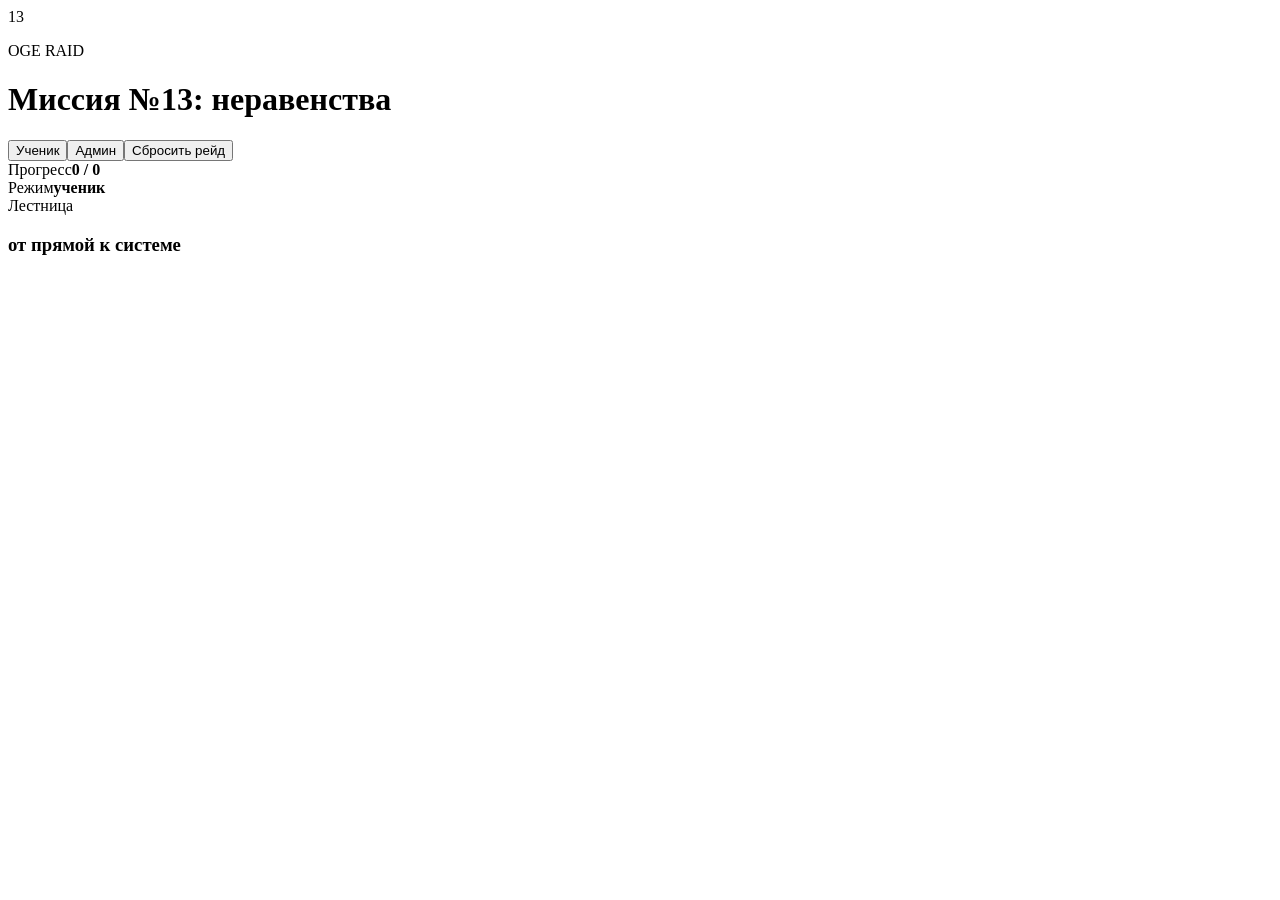
==== docs/index.html @ f7f87280 "Add docs shell" ====
<!doctype html>
<html lang="ru">
<head>
<meta charset="utf-8">
<meta name="viewport" content="width=device-width, initial-scale=1">
<title>OGE RAID — №13 v2</title>
<link rel="stylesheet" href="styles.css">
</head>
<body>
<div class="wrap">
  <header class="top">
    <div class="brand"><div class="mark">13</div><div><p class="ey">OGE RAID</p><h1>Миссия №13: неравенства</h1></div></div>
    <div class="controls"><button id="studentMode" class="btn on">Ученик</button><button id="adminMode" class="btn">Админ</button><button class="btn" id="reset">Сбросить рейд</button></div>
  </header>
  <section class="status"><div><span class="lab">Прогресс</span><strong id="pt">0 / 0</strong></div><div class="bar"><div class="fill" id="fill"></div></div><div><span class="lab">Режим</span><strong id="modeLabel">ученик</strong></div></section>
  <div class="grid"><aside class="side"><span class="lab">Лестница</span><h3>от прямой к системе</h3><nav class="nav" id="nav"></nav></aside><main class="main" id="main" tabindex="-1"></main></div>
</div>
<script src="app.js"></script>
</body>
</html>
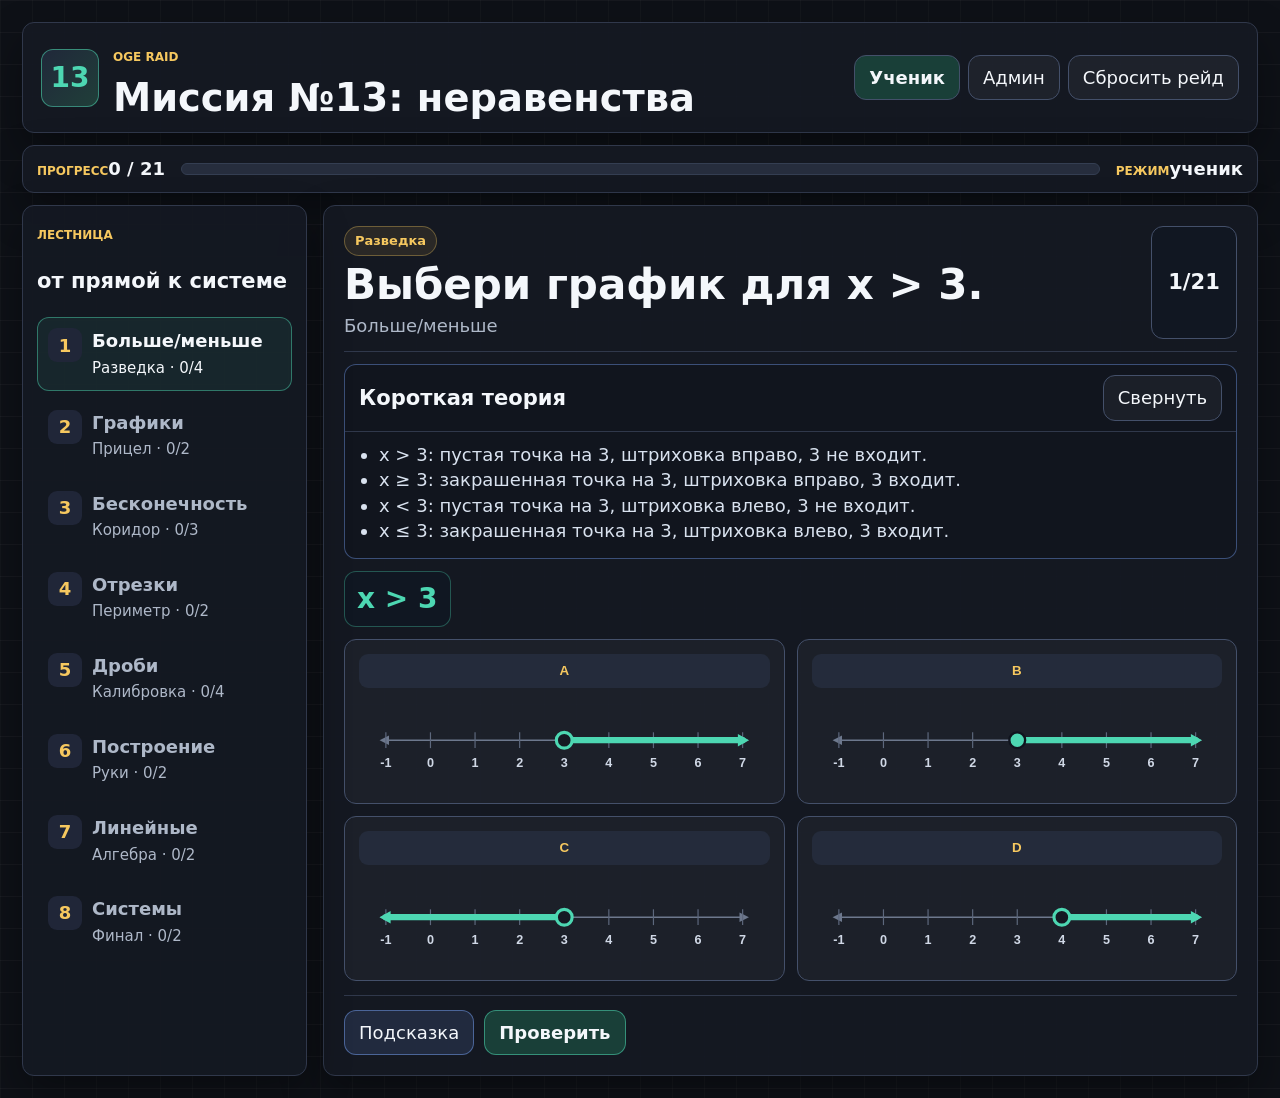
==== commit c4e72168: "Connect auth and navigation helpers" ====
--- a/docs/index.html
+++ b/docs/index.html
@@ -16,5 +16,7 @@
   <div class="grid"><aside class="side"><span class="lab">Лестница</span><h3>от прямой к системе</h3><nav class="nav" id="nav"></nav></aside><main class="main" id="main" tabindex="-1"></main></div>
 </div>
 <script src="app.js"></script>
+<script src="auth.js"></script>
+<script src="navfix.js"></script>
 </body>
 </html>
--- a/docs/styles.css
+++ b/docs/styles.css
@@ -0,0 +1 @@
+:root{color-scheme:dark;--bg:#0e1117;--panel:#151923;--line:#30384b;--text:#f4f7fb;--muted:#aeb8c8;--accent:#4dd7b2;--gold:#f6c85f;--bad:#ff6b7a;--good:#66e28f;--radius:12px}*{box-sizing:border-box}body{margin:0;background:linear-gradient(rgba(255,255,255,.035) 1px,transparent 1px),linear-gradient(90deg,rgba(255,255,255,.025) 1px,transparent 1px),var(--bg);background-size:32px 32px;color:var(--text);font:18px/1.42 system-ui,-apple-system,Segoe UI,sans-serif}.wrap{max-width:1320px;margin:auto;padding:22px}.top,.status,.side,.main{border:1px solid var(--line);border-radius:var(--radius);background:rgba(21,25,35,.94);box-shadow:0 18px 44px #0005}.top{display:flex;justify-content:space-between;align-items:center;gap:16px;padding:14px 18px}.brand{display:flex;gap:14px;align-items:center}.mark{display:grid;place-items:center;width:58px;height:58px;border:1px solid #4dd7b288;border-radius:var(--radius);background:linear-gradient(135deg,#20283a,#203f39);color:var(--accent);font-size:28px;font-weight:900}.ey,.lab{color:var(--gold);font-size:12px;font-weight:900;text-transform:uppercase}.top h1{margin:0;font-size:clamp(26px,3vw,40px);line-height:1.05}.btn{min-height:42px;border:1px solid #44506a;border-radius:var(--radius);background:#ffffff0b;color:var(--text);padding:9px 14px;cursor:pointer;font:inherit}.btn.primary{border-color:#4dd7b288;background:#193f38;font-weight:900}.btn.soft{border-color:#7aa8ff77;background:#7aa8ff22}.controls{display:flex;gap:8px;align-items:center;flex-wrap:wrap}.controls .on{background:#193f38;color:var(--text);font-weight:900}.status{display:grid;grid-template-columns:max-content 1fr max-content;gap:16px;align-items:center;margin:12px 0;padding:10px 14px}.bar{height:12px;border-radius:999px;background:#262d3d;border:1px solid #343e52;overflow:hidden}.fill{height:100%;width:0;background:linear-gradient(90deg,var(--accent),var(--gold))}.grid{display:grid;grid-template-columns:285px 1fr;gap:16px}.side{position:sticky;top:16px;padding:14px}.nav{display:grid;gap:8px;margin-top:12px}.navI{display:grid;grid-template-columns:34px 1fr;gap:10px;padding:10px;border:1px solid transparent;border-radius:var(--radius);color:var(--muted)}.navI.on{border-color:#4dd7b277;background:#4dd7b214;color:var(--text)}.navI.done{color:var(--good)}.idx{display:grid;place-items:center;width:34px;height:34px;border-radius:9px;background:#202638;color:var(--gold);font-weight:900}.main{min-height:680px;padding:20px}.head{display:grid;grid-template-columns:1fr max-content;gap:16px;padding-bottom:12px;border-bottom:1px solid var(--line)}.badge{display:inline-flex;min-height:30px;align-items:center;padding:4px 10px;border:1px solid #f6c85f55;border-radius:999px;background:#f6c85f18;color:var(--gold);font-size:13px;font-weight:900}.title{margin:6px 0;font-size:clamp(28px,4vw,42px);line-height:1.08}.muted{margin:0;color:var(--muted)}.counter{display:grid;place-items:center;min-width:86px;min-height:64px;border:1px solid #44506a;border-radius:var(--radius);background:#111722;font-size:21px;font-weight:900}.theory,.feed,.box,.solution{margin-top:12px;border:1px solid var(--line);border-radius:var(--radius);background:#10141ebf}.theory{border-color:#7aa8ff66}.theoryTop{display:flex;justify-content:space-between;align-items:center;padding:10px 14px;border-bottom:1px solid var(--line)}.theory h3{margin:0}.theory ul{margin:0;padding:10px 20px 14px 34px;color:#d9e2ef}.collapsed{display:flex;justify-content:space-between;align-items:center;gap:12px;margin-top:12px;padding:10px 14px;border:1px solid var(--line);border-radius:var(--radius);background:#10141e99;color:var(--muted)}.body{margin-top:12px}.chip{display:inline-flex;align-items:center;min-height:48px;padding:7px 12px;border:1px solid #4dd7b255;border-radius:var(--radius);background:#101722;color:var(--accent);font-size:28px;font-weight:900}.taskHint{margin:10px 0 0;color:#d9e2ef}.choices{display:grid;grid-template-columns:repeat(2,minmax(260px,1fr));gap:12px;margin-top:12px}.choice{display:grid;gap:8px;min-height:120px;padding:14px;border:1px solid #44506a;border-radius:var(--radius);background:#ffffff09;color:var(--text);text-align:left;cursor:pointer}.choice.textOnly{min-height:84px;display:flex;align-items:center;gap:12px}.choice.sel{border-color:var(--accent);background:#4dd7b21a}.cl{display:inline-grid;place-items:center;min-width:34px;height:34px;border-radius:9px;background:#242b3b;color:var(--gold);font-weight:900}.ct{font-size:28px;font-weight:900;white-space:nowrap}.num{width:100%;max-width:760px;height:auto;display:block}.choice .num{max-width:100%}.axis{stroke:#6d788d;stroke-width:2}.tick{stroke:#5d687d;stroke-width:1.5}.tl{fill:#d0d8e6;font-size:16px;font-weight:800}.special{fill:var(--gold);font-size:17px;font-weight:950}.ss{stroke:var(--accent);stroke-width:8;stroke-linecap:round}.sf{fill:var(--accent)}.open{fill:#151923;stroke:var(--accent);stroke-width:4}.closed{fill:var(--accent);stroke:#10141e;stroke-width:3}.target{fill:var(--gold);stroke:#10141e;stroke-width:3}.hit{fill:transparent;cursor:crosshair}.empty{fill:var(--bad);font-size:18px;font-weight:900}.builder{display:grid;gap:12px;margin-top:12px}.stepLine{display:flex;gap:8px;flex-wrap:wrap;margin:8px 0}.pill{border:1px solid #44506a;border-radius:999px;padding:6px 10px;color:var(--muted);font-size:14px;font-weight:800}.pill.done{border-color:#4dd7b277;color:var(--accent);background:#4dd7b214}.row{display:flex;gap:10px;align-items:center;flex-wrap:wrap}.row span{min-width:130px;color:var(--muted);font-weight:900}.seg{min-height:42px;border:1px solid #44506a;border-radius:var(--radius);background:#ffffff0b;color:var(--text);padding:10px 14px;font-weight:900;cursor:pointer}.seg.on{border-color:var(--accent);background:#4dd7b224}.interactive{margin-top:10px;padding:12px;border:1px solid var(--line);border-radius:var(--radius);background:#101722}.read{min-height:34px;color:#d9e2ef;font-weight:900}.inpRow{display:grid;grid-template-columns:max-content minmax(140px,240px);gap:12px;align-items:center;margin-top:14px}.inpRow label{font-size:30px;color:var(--accent);font-weight:900}.inp{min-height:54px;border:1px solid #44506a;border-radius:var(--radius);background:#10141e;color:var(--text);padding:10px 14px;font-size:26px;font-weight:900}.steps{display:grid;gap:8px;margin:12px 0}.step{display:flex;gap:10px;align-items:center;padding:9px 12px;border:1px solid var(--line);border-radius:var(--radius);background:#111722;color:var(--muted)}.step.on{border-color:#4dd7b277;color:var(--text)}.step.done{border-color:#66e28f77;color:var(--good)}.actions{display:flex;gap:10px;flex-wrap:wrap;margin-top:14px;padding-top:14px;border-top:1px solid var(--line)}.feed{padding:12px 14px}.feed p{margin:0;color:#d9e2ef;font-weight:800}.good{border-color:#66e28f77;background:#66e28f14}.bad{border-color:#ff6b7a77;background:#ff6b7a14}.warnBox{border-color:#f6c85f88;background:#f6c85f14}.solution{border-color:#f6c85f77;padding:14px;white-space:pre-line;color:#d9e2ef}.adminGrid{display:grid;grid-template-columns:repeat(2,minmax(0,1fr));gap:12px}.adminCard{border:1px solid var(--line);border-radius:var(--radius);background:#101722;padding:14px}.adminCard textarea,.adminCard input,.adminCard select{width:100%;min-height:42px;margin:6px 0 10px;border:1px solid #44506a;border-radius:8px;background:#0e1117;color:var(--text);padding:9px}.report{display:grid;grid-template-columns:repeat(3,minmax(160px,1fr));gap:12px;margin-top:14px}.stat{padding:14px;border:1px solid var(--line);border-radius:var(--radius);background:#111722}.stat span{display:block;color:var(--muted);font-size:14px;font-weight:900}.stat strong{display:block;margin-top:4px;font-size:28px}.errs{display:grid;grid-template-columns:repeat(2,minmax(220px,1fr));gap:8px;margin-top:12px}.err{display:flex;justify-content:space-between;padding:10px 12px;border:1px solid var(--line);border-radius:var(--radius);background:#111722}.rec{margin-top:14px;padding:14px;border:1px solid #4dd7b266;border-radius:var(--radius);background:#4dd7b214;color:#d9e2ef;font-weight:900}@media(max-width:980px){.grid{grid-template-columns:1fr}.side{position:static}.nav{grid-template-columns:repeat(2,1fr)}.status{grid-template-columns:1fr}.adminGrid{grid-template-columns:1fr}}@media(max-width:720px){body{font-size:16px}.wrap{padding:12px}.choices,.report,.errs,.nav{grid-template-columns:1fr}.main{padding:16px}.inpRow{grid-template-columns:1fr}.ct{white-space:normal}}
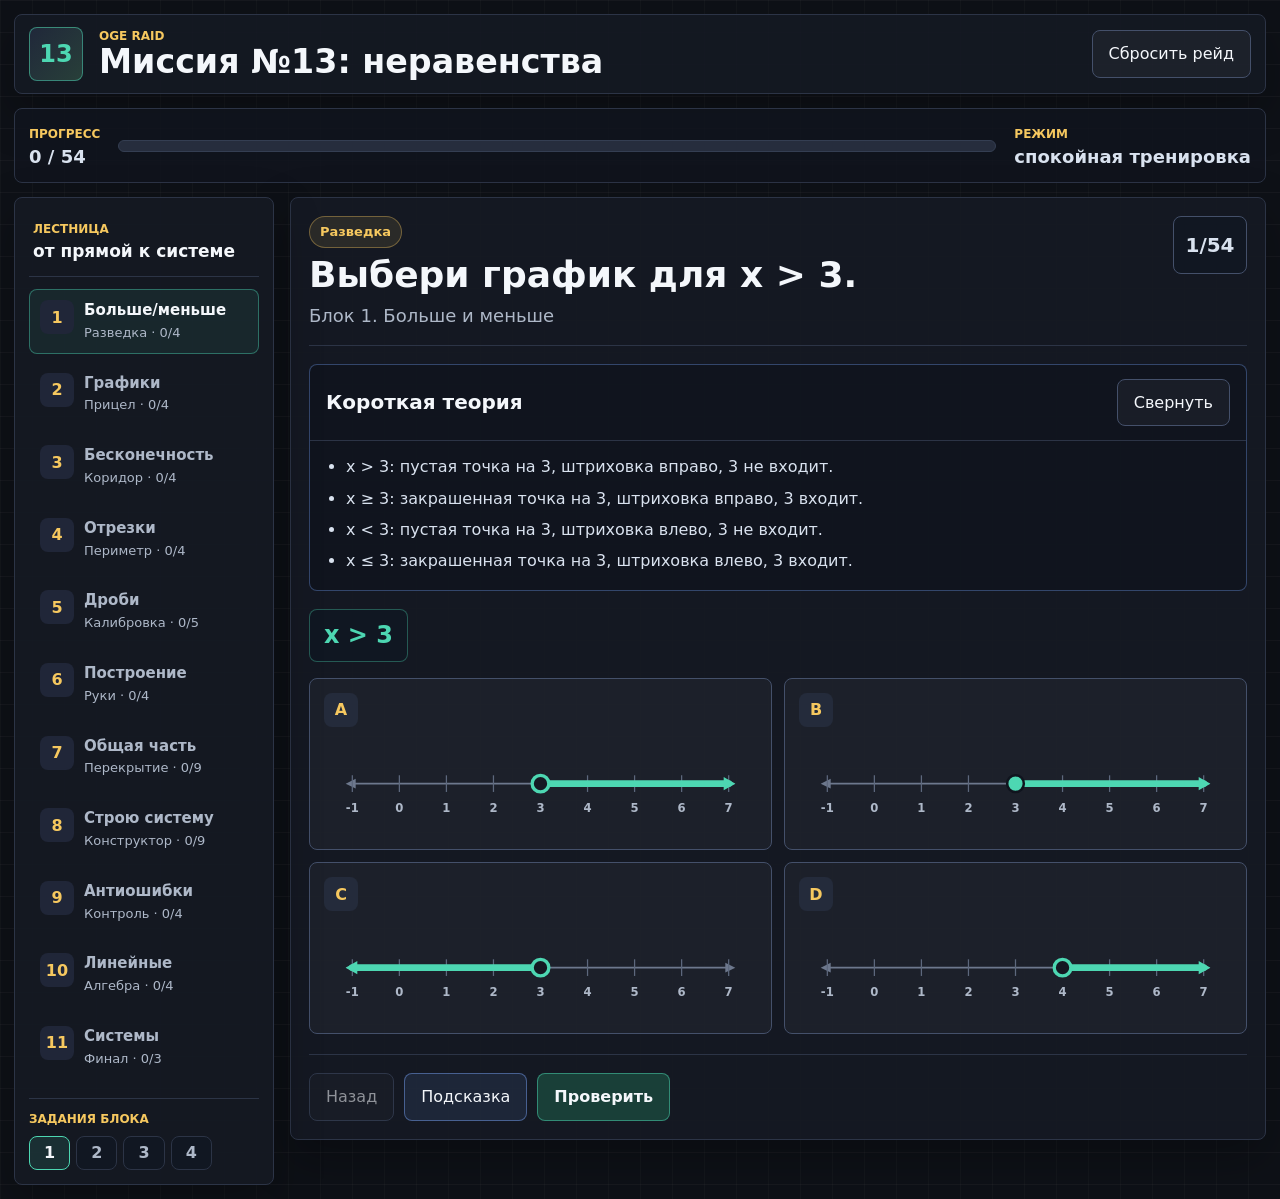
==== commit 8f3eb442: "Update OGE13 trainer fixes" ====
--- a/docs/index.html
+++ b/docs/index.html
@@ -1,22 +1,55 @@
 <!doctype html>
 <html lang="ru">
-<head>
-<meta charset="utf-8">
-<meta name="viewport" content="width=device-width, initial-scale=1">
-<title>OGE RAID — №13 v2</title>
-<link rel="stylesheet" href="styles.css">
-</head>
-<body>
-<div class="wrap">
-  <header class="top">
-    <div class="brand"><div class="mark">13</div><div><p class="ey">OGE RAID</p><h1>Миссия №13: неравенства</h1></div></div>
-    <div class="controls"><button id="studentMode" class="btn on">Ученик</button><button id="adminMode" class="btn">Админ</button><button class="btn" id="reset">Сбросить рейд</button></div>
-  </header>
-  <section class="status"><div><span class="lab">Прогресс</span><strong id="pt">0 / 0</strong></div><div class="bar"><div class="fill" id="fill"></div></div><div><span class="lab">Режим</span><strong id="modeLabel">ученик</strong></div></section>
-  <div class="grid"><aside class="side"><span class="lab">Лестница</span><h3>от прямой к системе</h3><nav class="nav" id="nav"></nav></aside><main class="main" id="main" tabindex="-1"></main></div>
-</div>
-<script src="app.js"></script>
-<script src="auth.js"></script>
-<script src="navfix.js"></script>
-</body>
-</html>+  <head>
+    <meta charset="utf-8">
+    <meta name="viewport" content="width=device-width, initial-scale=1">
+    <title>OGE RAID — тренажёр задания №13</title>
+    <link rel="stylesheet" href="styles.css">
+  </head>
+  <body>
+    <div class="app-shell">
+      <header class="topbar">
+        <div class="brand">
+          <div class="brand-mark">13</div>
+          <div>
+            <p class="eyebrow">OGE RAID</p>
+            <h1>Миссия №13: неравенства</h1>
+          </div>
+        </div>
+
+        <div class="topbar-controls">
+          <button class="ghost-button" type="button" data-action="reset-progress">Сбросить рейд</button>
+        </div>
+      </header>
+
+      <section class="status-strip" aria-label="Прогресс">
+        <div>
+          <span class="status-label">Прогресс</span>
+          <strong id="progressText">0 / 0</strong>
+        </div>
+        <div class="progress-track" aria-hidden="true">
+          <div id="progressFill" class="progress-fill"></div>
+        </div>
+        <div>
+          <span class="status-label">Режим</span>
+          <strong>спокойная тренировка</strong>
+        </div>
+      </section>
+
+      <div class="workspace">
+        <aside class="sidebar" aria-label="Блоки тренажёра">
+          <div class="sidebar-head">
+            <span class="status-label">Лестница</span>
+            <strong>от прямой к системе</strong>
+          </div>
+          <nav id="blockNav" class="block-nav"></nav>
+        </aside>
+
+        <main id="taskArea" class="task-area" tabindex="-1"></main>
+      </div>
+    </div>
+
+    <script src="tasks.js"></script>
+    <script src="app.js"></script>
+  </body>
+</html>
--- a/docs/styles.css
+++ b/docs/styles.css
@@ -1 +1,1272 @@
-:root{color-scheme:dark;--bg:#0e1117;--panel:#151923;--line:#30384b;--text:#f4f7fb;--muted:#aeb8c8;--accent:#4dd7b2;--gold:#f6c85f;--bad:#ff6b7a;--good:#66e28f;--radius:12px}*{box-sizing:border-box}body{margin:0;background:linear-gradient(rgba(255,255,255,.035) 1px,transparent 1px),linear-gradient(90deg,rgba(255,255,255,.025) 1px,transparent 1px),var(--bg);background-size:32px 32px;color:var(--text);font:18px/1.42 system-ui,-apple-system,Segoe UI,sans-serif}.wrap{max-width:1320px;margin:auto;padding:22px}.top,.status,.side,.main{border:1px solid var(--line);border-radius:var(--radius);background:rgba(21,25,35,.94);box-shadow:0 18px 44px #0005}.top{display:flex;justify-content:space-between;align-items:center;gap:16px;padding:14px 18px}.brand{display:flex;gap:14px;align-items:center}.mark{display:grid;place-items:center;width:58px;height:58px;border:1px solid #4dd7b288;border-radius:var(--radius);background:linear-gradient(135deg,#20283a,#203f39);color:var(--accent);font-size:28px;font-weight:900}.ey,.lab{color:var(--gold);font-size:12px;font-weight:900;text-transform:uppercase}.top h1{margin:0;font-size:clamp(26px,3vw,40px);line-height:1.05}.btn{min-height:42px;border:1px solid #44506a;border-radius:var(--radius);background:#ffffff0b;color:var(--text);padding:9px 14px;cursor:pointer;font:inherit}.btn.primary{border-color:#4dd7b288;background:#193f38;font-weight:900}.btn.soft{border-color:#7aa8ff77;background:#7aa8ff22}.controls{display:flex;gap:8px;align-items:center;flex-wrap:wrap}.controls .on{background:#193f38;color:var(--text);font-weight:900}.status{display:grid;grid-template-columns:max-content 1fr max-content;gap:16px;align-items:center;margin:12px 0;padding:10px 14px}.bar{height:12px;border-radius:999px;background:#262d3d;border:1px solid #343e52;overflow:hidden}.fill{height:100%;width:0;background:linear-gradient(90deg,var(--accent),var(--gold))}.grid{display:grid;grid-template-columns:285px 1fr;gap:16px}.side{position:sticky;top:16px;padding:14px}.nav{display:grid;gap:8px;margin-top:12px}.navI{display:grid;grid-template-columns:34px 1fr;gap:10px;padding:10px;border:1px solid transparent;border-radius:var(--radius);color:var(--muted)}.navI.on{border-color:#4dd7b277;background:#4dd7b214;color:var(--text)}.navI.done{color:var(--good)}.idx{display:grid;place-items:center;width:34px;height:34px;border-radius:9px;background:#202638;color:var(--gold);font-weight:900}.main{min-height:680px;padding:20px}.head{display:grid;grid-template-columns:1fr max-content;gap:16px;padding-bottom:12px;border-bottom:1px solid var(--line)}.badge{display:inline-flex;min-height:30px;align-items:center;padding:4px 10px;border:1px solid #f6c85f55;border-radius:999px;background:#f6c85f18;color:var(--gold);font-size:13px;font-weight:900}.title{margin:6px 0;font-size:clamp(28px,4vw,42px);line-height:1.08}.muted{margin:0;color:var(--muted)}.counter{display:grid;place-items:center;min-width:86px;min-height:64px;border:1px solid #44506a;border-radius:var(--radius);background:#111722;font-size:21px;font-weight:900}.theory,.feed,.box,.solution{margin-top:12px;border:1px solid var(--line);border-radius:var(--radius);background:#10141ebf}.theory{border-color:#7aa8ff66}.theoryTop{display:flex;justify-content:space-between;align-items:center;padding:10px 14px;border-bottom:1px solid var(--line)}.theory h3{margin:0}.theory ul{margin:0;padding:10px 20px 14px 34px;color:#d9e2ef}.collapsed{display:flex;justify-content:space-between;align-items:center;gap:12px;margin-top:12px;padding:10px 14px;border:1px solid var(--line);border-radius:var(--radius);background:#10141e99;color:var(--muted)}.body{margin-top:12px}.chip{display:inline-flex;align-items:center;min-height:48px;padding:7px 12px;border:1px solid #4dd7b255;border-radius:var(--radius);background:#101722;color:var(--accent);font-size:28px;font-weight:900}.taskHint{margin:10px 0 0;color:#d9e2ef}.choices{display:grid;grid-template-columns:repeat(2,minmax(260px,1fr));gap:12px;margin-top:12px}.choice{display:grid;gap:8px;min-height:120px;padding:14px;border:1px solid #44506a;border-radius:var(--radius);background:#ffffff09;color:var(--text);text-align:left;cursor:pointer}.choice.textOnly{min-height:84px;display:flex;align-items:center;gap:12px}.choice.sel{border-color:var(--accent);background:#4dd7b21a}.cl{display:inline-grid;place-items:center;min-width:34px;height:34px;border-radius:9px;background:#242b3b;color:var(--gold);font-weight:900}.ct{font-size:28px;font-weight:900;white-space:nowrap}.num{width:100%;max-width:760px;height:auto;display:block}.choice .num{max-width:100%}.axis{stroke:#6d788d;stroke-width:2}.tick{stroke:#5d687d;stroke-width:1.5}.tl{fill:#d0d8e6;font-size:16px;font-weight:800}.special{fill:var(--gold);font-size:17px;font-weight:950}.ss{stroke:var(--accent);stroke-width:8;stroke-linecap:round}.sf{fill:var(--accent)}.open{fill:#151923;stroke:var(--accent);stroke-width:4}.closed{fill:var(--accent);stroke:#10141e;stroke-width:3}.target{fill:var(--gold);stroke:#10141e;stroke-width:3}.hit{fill:transparent;cursor:crosshair}.empty{fill:var(--bad);font-size:18px;font-weight:900}.builder{display:grid;gap:12px;margin-top:12px}.stepLine{display:flex;gap:8px;flex-wrap:wrap;margin:8px 0}.pill{border:1px solid #44506a;border-radius:999px;padding:6px 10px;color:var(--muted);font-size:14px;font-weight:800}.pill.done{border-color:#4dd7b277;color:var(--accent);background:#4dd7b214}.row{display:flex;gap:10px;align-items:center;flex-wrap:wrap}.row span{min-width:130px;color:var(--muted);font-weight:900}.seg{min-height:42px;border:1px solid #44506a;border-radius:var(--radius);background:#ffffff0b;color:var(--text);padding:10px 14px;font-weight:900;cursor:pointer}.seg.on{border-color:var(--accent);background:#4dd7b224}.interactive{margin-top:10px;padding:12px;border:1px solid var(--line);border-radius:var(--radius);background:#101722}.read{min-height:34px;color:#d9e2ef;font-weight:900}.inpRow{display:grid;grid-template-columns:max-content minmax(140px,240px);gap:12px;align-items:center;margin-top:14px}.inpRow label{font-size:30px;color:var(--accent);font-weight:900}.inp{min-height:54px;border:1px solid #44506a;border-radius:var(--radius);background:#10141e;color:var(--text);padding:10px 14px;font-size:26px;font-weight:900}.steps{display:grid;gap:8px;margin:12px 0}.step{display:flex;gap:10px;align-items:center;padding:9px 12px;border:1px solid var(--line);border-radius:var(--radius);background:#111722;color:var(--muted)}.step.on{border-color:#4dd7b277;color:var(--text)}.step.done{border-color:#66e28f77;color:var(--good)}.actions{display:flex;gap:10px;flex-wrap:wrap;margin-top:14px;padding-top:14px;border-top:1px solid var(--line)}.feed{padding:12px 14px}.feed p{margin:0;color:#d9e2ef;font-weight:800}.good{border-color:#66e28f77;background:#66e28f14}.bad{border-color:#ff6b7a77;background:#ff6b7a14}.warnBox{border-color:#f6c85f88;background:#f6c85f14}.solution{border-color:#f6c85f77;padding:14px;white-space:pre-line;color:#d9e2ef}.adminGrid{display:grid;grid-template-columns:repeat(2,minmax(0,1fr));gap:12px}.adminCard{border:1px solid var(--line);border-radius:var(--radius);background:#101722;padding:14px}.adminCard textarea,.adminCard input,.adminCard select{width:100%;min-height:42px;margin:6px 0 10px;border:1px solid #44506a;border-radius:8px;background:#0e1117;color:var(--text);padding:9px}.report{display:grid;grid-template-columns:repeat(3,minmax(160px,1fr));gap:12px;margin-top:14px}.stat{padding:14px;border:1px solid var(--line);border-radius:var(--radius);background:#111722}.stat span{display:block;color:var(--muted);font-size:14px;font-weight:900}.stat strong{display:block;margin-top:4px;font-size:28px}.errs{display:grid;grid-template-columns:repeat(2,minmax(220px,1fr));gap:8px;margin-top:12px}.err{display:flex;justify-content:space-between;padding:10px 12px;border:1px solid var(--line);border-radius:var(--radius);background:#111722}.rec{margin-top:14px;padding:14px;border:1px solid #4dd7b266;border-radius:var(--radius);background:#4dd7b214;color:#d9e2ef;font-weight:900}@media(max-width:980px){.grid{grid-template-columns:1fr}.side{position:static}.nav{grid-template-columns:repeat(2,1fr)}.status{grid-template-columns:1fr}.adminGrid{grid-template-columns:1fr}}@media(max-width:720px){body{font-size:16px}.wrap{padding:12px}.choices,.report,.errs,.nav{grid-template-columns:1fr}.main{padding:16px}.inpRow{grid-template-columns:1fr}.ct{white-space:normal}}+:root {
+  color-scheme: dark;
+  --bg: #0e1117;
+  --bg-panel: #151923;
+  --bg-panel-2: #1b2030;
+  --line: #2c3446;
+  --line-strong: #44506a;
+  --text: #f4f7fb;
+  --muted: #aeb8c8;
+  --soft: #d9e2ef;
+  --accent: #4dd7b2;
+  --accent-2: #f6c85f;
+  --accent-3: #7aa8ff;
+  --danger: #ff6b7a;
+  --success: #66e28f;
+  --shadow: 0 18px 48px rgba(0, 0, 0, 0.28);
+  --radius: 8px;
+  --font: Inter, ui-sans-serif, system-ui, -apple-system, BlinkMacSystemFont, "Segoe UI", sans-serif;
+}
+
+* {
+  box-sizing: border-box;
+}
+
+body {
+  margin: 0;
+  min-height: 100vh;
+  background:
+    linear-gradient(rgba(255, 255, 255, 0.035) 1px, transparent 1px),
+    linear-gradient(90deg, rgba(255, 255, 255, 0.025) 1px, transparent 1px),
+    var(--bg);
+  background-size: 32px 32px, 32px 32px, auto;
+  color: var(--text);
+  font-family: var(--font);
+  font-size: 16px;
+  line-height: 1.45;
+}
+
+button,
+input {
+  font: inherit;
+}
+
+button {
+  border: 0;
+}
+
+.app-shell {
+  width: min(1440px, 100%);
+  margin: 0 auto;
+  padding: 14px;
+}
+
+.topbar {
+  display: flex;
+  align-items: center;
+  justify-content: space-between;
+  gap: 18px;
+  min-height: 74px;
+  padding: 12px 14px;
+  background: rgba(21, 25, 35, 0.9);
+  border: 1px solid var(--line);
+  border-radius: var(--radius);
+  box-shadow: var(--shadow);
+}
+
+.brand {
+  display: flex;
+  align-items: center;
+  gap: 16px;
+  min-width: 0;
+}
+
+.brand-mark {
+  display: grid;
+  place-items: center;
+  flex: 0 0 54px;
+  width: 54px;
+  height: 54px;
+  border-radius: var(--radius);
+  background: linear-gradient(135deg, #20283a, #283f39);
+  border: 1px solid rgba(77, 215, 178, 0.52);
+  color: var(--accent);
+  font-size: 24px;
+  font-weight: 900;
+}
+
+.eyebrow,
+.status-label {
+  margin: 0;
+  color: var(--accent-2);
+  font-size: 12px;
+  font-weight: 800;
+  letter-spacing: 0;
+  text-transform: uppercase;
+}
+
+h1,
+h2,
+h3,
+p {
+  margin-top: 0;
+}
+
+h1 {
+  margin-bottom: 0;
+  font-size: clamp(24px, 2.6vw, 34px);
+  line-height: 1.05;
+  letter-spacing: 0;
+}
+
+.topbar-controls {
+  display: flex;
+  align-items: center;
+  justify-content: flex-end;
+  gap: 12px;
+  flex-wrap: wrap;
+}
+
+.student-field {
+  display: grid;
+  gap: 4px;
+  color: var(--muted);
+  font-size: 13px;
+  font-weight: 700;
+}
+
+.student-field input {
+  width: 158px;
+  min-height: 46px;
+  padding: 10px 12px;
+  border-radius: var(--radius);
+  border: 1px solid var(--line-strong);
+  background: #10141e;
+  color: var(--text);
+  outline: none;
+}
+
+.student-field input:focus {
+  border-color: var(--accent);
+  box-shadow: 0 0 0 3px rgba(77, 215, 178, 0.16);
+}
+
+.ghost-button,
+.primary-button,
+.soft-button,
+.danger-button,
+.choice-button,
+.segmented-button {
+  min-height: 40px;
+  border-radius: var(--radius);
+  padding: 11px 16px;
+  color: var(--text);
+  cursor: pointer;
+  transition: transform 140ms ease, border-color 140ms ease, background 140ms ease, color 140ms ease;
+}
+
+.ghost-button {
+  border: 1px solid var(--line-strong);
+  background: rgba(255, 255, 255, 0.04);
+}
+
+.soft-button {
+  border: 1px solid rgba(122, 168, 255, 0.45);
+  background: rgba(122, 168, 255, 0.1);
+}
+
+.primary-button {
+  border: 1px solid rgba(77, 215, 178, 0.5);
+  background: #193f38;
+  font-weight: 800;
+}
+
+.danger-button {
+  border: 1px solid rgba(255, 107, 122, 0.5);
+  background: rgba(255, 107, 122, 0.12);
+}
+
+.ghost-button:hover,
+.primary-button:hover,
+.soft-button:hover,
+.danger-button:hover,
+.choice-button:hover,
+.segmented-button:hover {
+  transform: translateY(-1px);
+}
+
+.ghost-button:disabled,
+.primary-button:disabled,
+.soft-button:disabled {
+  cursor: not-allowed;
+  opacity: 0.55;
+  transform: none;
+}
+
+.status-strip {
+  display: grid;
+  grid-template-columns: max-content minmax(160px, 1fr) max-content;
+  align-items: center;
+  gap: 18px;
+  margin: 14px 0;
+  padding: 12px 14px;
+  border: 1px solid var(--line);
+  border-radius: var(--radius);
+  background: rgba(16, 20, 30, 0.82);
+}
+
+.status-strip strong {
+  display: block;
+  color: var(--soft);
+  font-size: 18px;
+}
+
+.progress-track {
+  height: 12px;
+  border-radius: 999px;
+  background: #262d3d;
+  overflow: hidden;
+  border: 1px solid #343e52;
+}
+
+.progress-fill {
+  width: 0;
+  height: 100%;
+  background: linear-gradient(90deg, var(--accent), var(--accent-2));
+  border-radius: inherit;
+  transition: width 180ms ease;
+}
+
+.workspace {
+  display: grid;
+  grid-template-columns: 260px minmax(0, 1fr);
+  gap: 16px;
+  align-items: start;
+}
+
+.sidebar,
+.task-area {
+  border: 1px solid var(--line);
+  border-radius: var(--radius);
+  background: rgba(21, 25, 35, 0.92);
+  box-shadow: var(--shadow);
+}
+
+.sidebar {
+  position: sticky;
+  top: 16px;
+  padding: 14px;
+}
+
+.sidebar-head {
+  padding: 4px 4px 12px;
+  border-bottom: 1px solid var(--line);
+}
+
+.sidebar-head strong {
+  display: block;
+  font-size: 17px;
+}
+
+.block-nav {
+  display: grid;
+  gap: 8px;
+  margin-top: 12px;
+}
+
+.block-link {
+  display: grid;
+  grid-template-columns: 34px 1fr;
+  gap: 10px;
+  width: 100%;
+  padding: 10px;
+  border-radius: var(--radius);
+  border: 1px solid transparent;
+  background: transparent;
+  color: var(--muted);
+  text-align: left;
+  cursor: default;
+}
+
+.block-link.is-active {
+  border-color: rgba(77, 215, 178, 0.42);
+  background: rgba(77, 215, 178, 0.08);
+  color: var(--text);
+}
+
+.block-link.is-complete {
+  color: var(--soft);
+}
+
+.task-jump-panel {
+  display: grid;
+  gap: 8px;
+  margin-top: 10px;
+  padding-top: 12px;
+  border-top: 1px solid var(--line);
+}
+
+.task-jump-grid {
+  display: grid;
+  grid-template-columns: repeat(5, minmax(0, 1fr));
+  gap: 6px;
+}
+
+.task-jump-button {
+  min-height: 34px;
+  border: 1px solid var(--line);
+  border-radius: var(--radius);
+  background: #111722;
+  color: var(--muted);
+  font-weight: 900;
+  cursor: pointer;
+}
+
+.task-jump-button.is-active {
+  border-color: var(--accent);
+  color: var(--text);
+  background: rgba(77, 215, 178, 0.12);
+}
+
+.task-jump-button.is-done {
+  color: var(--success);
+}
+
+.block-index {
+  display: grid;
+  place-items: center;
+  width: 34px;
+  height: 34px;
+  border-radius: var(--radius);
+  background: #202638;
+  color: var(--accent-2);
+  font-weight: 900;
+}
+
+.block-title {
+  display: block;
+  font-size: 15px;
+  font-weight: 800;
+}
+
+.block-meta {
+  display: block;
+  margin-top: 2px;
+  font-size: 13px;
+  color: var(--muted);
+}
+
+.task-area {
+  min-height: 680px;
+  padding: 18px;
+}
+
+.task-header {
+  display: grid;
+  grid-template-columns: 1fr max-content;
+  gap: 16px;
+  align-items: start;
+  padding-bottom: 16px;
+  border-bottom: 1px solid var(--line);
+}
+
+.mission-badge {
+  display: inline-flex;
+  align-items: center;
+  min-height: 32px;
+  padding: 5px 10px;
+  border-radius: 999px;
+  background: rgba(246, 200, 95, 0.1);
+  border: 1px solid rgba(246, 200, 95, 0.36);
+  color: var(--accent-2);
+  font-size: 13px;
+  font-weight: 900;
+}
+
+.task-title {
+  margin: 8px 0 8px;
+  font-size: clamp(24px, 3vw, 36px);
+  line-height: 1.08;
+  letter-spacing: 0;
+}
+
+.task-subtitle {
+  margin-bottom: 0;
+  color: var(--muted);
+  font-size: 18px;
+}
+
+.task-counter {
+  display: grid;
+  place-items: center;
+  min-width: 74px;
+  min-height: 58px;
+  border-radius: var(--radius);
+  border: 1px solid var(--line-strong);
+  background: #111722;
+  color: var(--soft);
+  font-size: 20px;
+  font-weight: 900;
+}
+
+.theory-panel,
+.solution-panel,
+.feedback-panel,
+.tool-panel {
+  margin-top: 18px;
+  border-radius: var(--radius);
+  border: 1px solid var(--line);
+  background: rgba(16, 20, 30, 0.72);
+}
+
+.theory-panel {
+  border-color: rgba(122, 168, 255, 0.34);
+}
+
+.theory-head,
+.solution-head {
+  display: flex;
+  align-items: center;
+  justify-content: space-between;
+  gap: 12px;
+  padding: 14px 16px;
+  border-bottom: 1px solid var(--line);
+}
+
+.theory-head h3,
+.solution-head h3 {
+  margin: 0;
+  font-size: 20px;
+}
+
+.theory-list {
+  margin: 0;
+  padding: 14px 22px 18px 36px;
+  color: var(--soft);
+}
+
+.theory-list li + li {
+  margin-top: 8px;
+}
+
+.collapsed-theory {
+  display: flex;
+  align-items: center;
+  justify-content: space-between;
+  gap: 12px;
+  margin-top: 18px;
+  padding: 14px 16px;
+  border-radius: var(--radius);
+  border: 1px solid var(--line);
+  background: rgba(16, 20, 30, 0.62);
+  color: var(--muted);
+}
+
+.task-body {
+  margin-top: 18px;
+}
+
+.expression-chip {
+  display: inline-flex;
+  align-items: center;
+  min-height: 44px;
+  padding: 8px 14px;
+  border-radius: var(--radius);
+  background: #101722;
+  border: 1px solid rgba(77, 215, 178, 0.35);
+  color: var(--accent);
+  font-size: 24px;
+  font-weight: 900;
+}
+
+.choice-grid {
+  display: grid;
+  grid-template-columns: repeat(2, minmax(220px, 1fr));
+  gap: 12px;
+  margin-top: 16px;
+}
+
+.choice-button {
+  display: grid;
+  gap: 10px;
+  min-height: 118px;
+  padding: 14px;
+  border: 1px solid var(--line-strong);
+  background: rgba(255, 255, 255, 0.035);
+  text-align: left;
+}
+
+.choice-button.is-selected {
+  border-color: var(--accent);
+  background: rgba(77, 215, 178, 0.1);
+}
+
+.choice-button.is-correct {
+  border-color: var(--success);
+}
+
+.choice-label {
+  display: inline-grid;
+  place-items: center;
+  width: 34px;
+  height: 34px;
+  border-radius: var(--radius);
+  background: #242b3b;
+  color: var(--accent-2);
+  font-weight: 900;
+}
+
+.choice-text {
+  color: var(--soft);
+  font-size: 20px;
+  font-weight: 800;
+}
+
+.choice-grid.is-notation-grid .choice-button,
+.choice-button.is-notation {
+  min-height: 66px;
+  align-content: center;
+}
+
+.choice-button.is-notation .choice-text {
+  color: var(--accent-2);
+  white-space: nowrap;
+  font-size: 22px;
+}
+
+.stimulus {
+  display: grid;
+  gap: 10px;
+  margin: 14px 0;
+  padding: 12px;
+  border: 1px solid var(--line);
+  border-radius: var(--radius);
+  background: #111722;
+}
+
+.stimulus.is-compact-line {
+  margin: 10px 0;
+}
+
+.number-line {
+  display: block;
+  width: 100%;
+  max-width: 760px;
+  height: auto;
+}
+
+.choice-button .number-line {
+  max-width: 100%;
+}
+
+.axis-line {
+  stroke: #6d788d;
+  stroke-width: 2;
+}
+
+.tick-line {
+  stroke: #5d687d;
+  stroke-width: 1.5;
+}
+
+.tick-label {
+  fill: #aeb8c8;
+  font-size: 14px;
+  font-weight: 700;
+}
+
+.solution-stroke {
+  stroke: var(--accent);
+  stroke-width: 8;
+  stroke-linecap: round;
+}
+
+.solution-fill {
+  fill: var(--accent);
+}
+
+.open-point {
+  fill: #151923;
+  stroke: var(--accent);
+  stroke-width: 4;
+}
+
+.closed-point {
+  fill: var(--accent);
+  stroke: #10141e;
+  stroke-width: 3;
+}
+
+.target-point {
+  fill: var(--accent-2);
+  stroke: #10141e;
+  stroke-width: 3;
+}
+
+.line-empty-text {
+  fill: var(--danger);
+  font-size: 18px;
+  font-weight: 900;
+}
+
+.comparison-stimulus {
+  border-color: rgba(122, 168, 255, 0.3);
+}
+
+.comparison-line {
+  max-width: 760px;
+}
+
+.comparison-point circle {
+  stroke: #10141e;
+  stroke-width: 3;
+}
+
+.comparison-point text {
+  fill: var(--soft);
+  font-size: 17px;
+  font-weight: 900;
+}
+
+.comparison-point.is-1 circle {
+  fill: var(--accent-3);
+}
+
+.comparison-point.is-2 circle {
+  fill: var(--accent-2);
+}
+
+.comparison-point.is-1 text {
+  fill: #9dbaff;
+}
+
+.comparison-point.is-2 text {
+  fill: #ffd77d;
+}
+
+.hit-zone {
+  fill: transparent;
+  cursor: crosshair;
+}
+
+.interactive-wrap {
+  margin-top: 14px;
+  padding: 14px;
+  border: 1px solid var(--line);
+  border-radius: var(--radius);
+  background: #101722;
+}
+
+.builder-controls {
+  display: grid;
+  gap: 14px;
+  margin-top: 16px;
+}
+
+.draw-builder {
+  display: grid;
+  gap: 14px;
+  margin-top: 16px;
+}
+
+.draw-help {
+  max-width: 920px;
+  padding: 12px;
+  border: 1px solid rgba(122, 168, 255, 0.32);
+  border-radius: var(--radius);
+  background: rgba(122, 168, 255, 0.08);
+  color: var(--soft);
+  font-size: 15px;
+}
+
+.draw-help strong {
+  color: var(--text);
+}
+
+.draw-kind-grid {
+  display: grid;
+  grid-template-columns: repeat(4, minmax(120px, 1fr));
+  gap: 10px;
+}
+
+.draw-preview {
+  margin-top: 0;
+}
+
+.empty-answer-box {
+  display: grid;
+  gap: 4px;
+  padding: 14px;
+  border: 1px solid rgba(246, 200, 95, 0.42);
+  border-radius: var(--radius);
+  background: rgba(246, 200, 95, 0.08);
+  color: var(--soft);
+}
+
+.empty-answer-box strong {
+  color: var(--accent-2);
+}
+
+.draw-line-card {
+  display: grid;
+  gap: 10px;
+  padding: 14px;
+  border: 1px solid var(--line);
+  border-radius: var(--radius);
+  background: #111722;
+}
+
+.system-condition-lines {
+  display: grid;
+  gap: 12px;
+  margin-top: 14px;
+}
+
+.micro-done-list {
+  display: grid;
+  gap: 8px;
+  margin-top: 14px;
+}
+
+.micro-done-list span {
+  display: block;
+  padding: 10px 12px;
+  border: 1px solid rgba(102, 226, 143, 0.35);
+  border-radius: var(--radius);
+  background: rgba(102, 226, 143, 0.08);
+  color: var(--success);
+  font-weight: 850;
+}
+
+.micro-step {
+  margin-top: 16px;
+}
+
+.control-row {
+  display: flex;
+  align-items: center;
+  gap: 10px;
+  flex-wrap: wrap;
+}
+
+.control-label {
+  min-width: 140px;
+  color: var(--muted);
+  font-weight: 800;
+}
+
+.segmented-button {
+  border: 1px solid var(--line-strong);
+  background: rgba(255, 255, 255, 0.04);
+  font-weight: 800;
+}
+
+.segmented-button.is-active {
+  border-color: var(--accent);
+  background: rgba(77, 215, 178, 0.14);
+  color: var(--text);
+}
+
+.selected-readout {
+  min-height: 42px;
+  color: var(--soft);
+  font-weight: 800;
+}
+
+.algebra-step {
+  display: grid;
+  grid-template-columns: max-content minmax(140px, 240px);
+  gap: 12px;
+  align-items: center;
+  margin-top: 18px;
+}
+
+.algebra-step label {
+  font-size: 30px;
+  font-weight: 900;
+  color: var(--accent);
+}
+
+.answer-input {
+  min-height: 54px;
+  padding: 10px 14px;
+  border-radius: var(--radius);
+  border: 1px solid var(--line-strong);
+  background: #10141e;
+  color: var(--text);
+  font-size: 26px;
+  font-weight: 800;
+  outline: none;
+}
+
+.answer-input:focus {
+  border-color: var(--accent);
+  box-shadow: 0 0 0 3px rgba(77, 215, 178, 0.16);
+}
+
+.system-steps {
+  display: grid;
+  gap: 8px;
+  margin: 16px 0;
+}
+
+.system-step {
+  display: flex;
+  align-items: center;
+  gap: 10px;
+  padding: 10px 12px;
+  border-radius: var(--radius);
+  background: #111722;
+  border: 1px solid var(--line);
+  color: var(--muted);
+}
+
+.system-step.is-active {
+  border-color: rgba(77, 215, 178, 0.44);
+  color: var(--text);
+}
+
+.system-step.is-done {
+  border-color: rgba(102, 226, 143, 0.42);
+  color: var(--success);
+}
+
+.system-overlap-panel,
+.notation-panel {
+  display: grid;
+  gap: 14px;
+  margin-top: 16px;
+}
+
+.system-legend {
+  display: flex;
+  align-items: center;
+  gap: 12px;
+  flex-wrap: wrap;
+  color: var(--soft);
+  font-weight: 800;
+}
+
+.system-legend span {
+  display: inline-flex;
+  align-items: center;
+  gap: 8px;
+  min-height: 34px;
+  padding: 5px 10px;
+  border: 1px solid var(--line);
+  border-radius: 999px;
+  background: #111722;
+}
+
+.legend-dot {
+  display: inline-block;
+  width: 13px;
+  height: 13px;
+  border-radius: 999px;
+}
+
+.legend-dot.is-first {
+  background: var(--accent-3);
+}
+
+.legend-dot.is-second {
+  background: var(--accent-2);
+}
+
+.legend-dot.is-common {
+  background: var(--success);
+}
+
+.system-overlap-steps {
+  display: grid;
+  grid-template-columns: repeat(4, minmax(120px, 1fr));
+  gap: 8px;
+}
+
+.system-overlap-step {
+  display: grid;
+  grid-template-columns: 30px 1fr;
+  gap: 8px;
+  align-items: center;
+  min-height: 54px;
+  padding: 9px;
+  border: 1px solid var(--line);
+  border-radius: var(--radius);
+  background: #111722;
+  color: var(--muted);
+  font-size: 14px;
+  font-weight: 800;
+}
+
+.system-overlap-step strong {
+  display: grid;
+  place-items: center;
+  width: 30px;
+  height: 30px;
+  border-radius: var(--radius);
+  background: #202638;
+  color: var(--accent-2);
+}
+
+.system-overlap-step.is-active {
+  border-color: rgba(77, 215, 178, 0.48);
+  color: var(--text);
+}
+
+.system-overlap-step.is-done {
+  border-color: rgba(102, 226, 143, 0.42);
+  color: var(--success);
+}
+
+.system-overlap-note {
+  display: grid;
+  gap: 4px;
+  padding: 14px;
+  border: 1px solid rgba(122, 168, 255, 0.32);
+  border-radius: var(--radius);
+  background: rgba(122, 168, 255, 0.08);
+  color: var(--soft);
+}
+
+.system-overlap-note strong {
+  color: var(--text);
+}
+
+.system-overlap-line {
+  max-width: 920px;
+  padding: 10px 0;
+  border: 1px solid var(--line);
+  border-radius: var(--radius);
+  background: #101722;
+}
+
+.system-common-zone {
+  fill: rgba(102, 226, 143, 0.26);
+  stroke: rgba(102, 226, 143, 0.9);
+  stroke-width: 3;
+  rx: 10;
+}
+
+.system-common-point {
+  fill: rgba(102, 226, 143, 0.3);
+  stroke: rgba(102, 226, 143, 0.95);
+  stroke-width: 3;
+}
+
+.system-condition-stroke {
+  stroke-width: 16;
+  stroke-linecap: round;
+  opacity: 0.5;
+}
+
+.system-condition-stroke.is-first {
+  stroke: var(--accent-3);
+}
+
+.system-condition-stroke.is-second {
+  stroke: var(--accent-2);
+}
+
+.system-condition-fill.is-first {
+  fill: var(--accent-3);
+}
+
+.system-condition-fill.is-second {
+  fill: var(--accent-2);
+}
+
+.system-point-connector {
+  stroke-width: 2;
+  opacity: 0.7;
+}
+
+.system-point-connector.is-first {
+  stroke: var(--accent-3);
+}
+
+.system-point-connector.is-second {
+  stroke: var(--accent-2);
+}
+
+.system-condition-point {
+  stroke-width: 4;
+}
+
+.system-condition-point.is-open {
+  fill: #151923;
+}
+
+.system-condition-point.is-closed.is-first {
+  fill: var(--accent-3);
+  stroke: #10141e;
+}
+
+.system-condition-point.is-closed.is-second {
+  fill: var(--accent-2);
+  stroke: #10141e;
+}
+
+.system-condition-point.is-open.is-first {
+  stroke: var(--accent-3);
+}
+
+.system-condition-point.is-open.is-second {
+  stroke: var(--accent-2);
+}
+
+.system-click-zone {
+  fill: rgba(255, 255, 255, 0.01);
+  cursor: pointer;
+}
+
+.system-click-zone:hover {
+  fill: rgba(77, 215, 178, 0.12);
+}
+
+.system-selected-zone {
+  fill: rgba(77, 215, 178, 0.22);
+  stroke: rgba(77, 215, 178, 0.72);
+  stroke-width: 2;
+  rx: 8;
+}
+
+.system-selected-zone.is-wrong {
+  fill: rgba(255, 107, 122, 0.18);
+  stroke: rgba(255, 107, 122, 0.7);
+}
+
+.system-selected-zone.is-correct {
+  fill: rgba(102, 226, 143, 0.28);
+  stroke: rgba(102, 226, 143, 0.82);
+}
+
+.system-selected-point {
+  fill: rgba(77, 215, 178, 0.28);
+  stroke: rgba(77, 215, 178, 0.8);
+  stroke-width: 3;
+}
+
+.system-selected-point.is-wrong {
+  fill: rgba(255, 107, 122, 0.2);
+  stroke: rgba(255, 107, 122, 0.82);
+}
+
+.system-selected-point.is-correct {
+  fill: rgba(102, 226, 143, 0.32);
+  stroke: rgba(102, 226, 143, 0.9);
+}
+
+.system-none-selected {
+  fill: var(--accent-2);
+  font-size: 16px;
+  font-weight: 900;
+}
+
+.system-none-selected.is-wrong {
+  fill: var(--danger);
+}
+
+.system-none-selected.is-correct {
+  fill: var(--success);
+}
+
+.system-zone-grid,
+.notation-grid {
+  display: grid;
+  grid-template-columns: repeat(3, minmax(160px, 1fr));
+  gap: 10px;
+}
+
+.zone-button,
+.notation-button {
+  min-height: 48px;
+  padding: 10px 12px;
+  border: 1px solid var(--line-strong);
+  border-radius: var(--radius);
+  background: rgba(255, 255, 255, 0.045);
+  color: var(--soft);
+  font-weight: 850;
+  text-align: center;
+  cursor: pointer;
+}
+
+.zone-button:hover,
+.notation-button:hover {
+  border-color: rgba(77, 215, 178, 0.55);
+  background: rgba(77, 215, 178, 0.08);
+}
+
+.zone-button.is-selected,
+.notation-button.is-selected {
+  border-color: var(--accent);
+  background: rgba(77, 215, 178, 0.15);
+  color: var(--text);
+}
+
+.actions {
+  display: flex;
+  align-items: center;
+  gap: 10px;
+  flex-wrap: wrap;
+  margin-top: 20px;
+  padding-top: 18px;
+  border-top: 1px solid var(--line);
+}
+
+.feedback-panel {
+  padding: 14px 16px;
+}
+
+.feedback-panel.is-good {
+  border-color: rgba(102, 226, 143, 0.45);
+  background: rgba(102, 226, 143, 0.08);
+}
+
+.feedback-panel.is-warn {
+  border-color: rgba(246, 200, 95, 0.5);
+  background: rgba(246, 200, 95, 0.08);
+}
+
+.feedback-panel.is-bad {
+  border-color: rgba(255, 107, 122, 0.46);
+  background: rgba(255, 107, 122, 0.08);
+}
+
+.feedback-panel p {
+  margin: 0;
+  color: var(--soft);
+  font-weight: 700;
+}
+
+.solution-panel {
+  border-color: rgba(246, 200, 95, 0.42);
+}
+
+.solution-text {
+  margin: 0;
+  padding: 16px;
+  color: var(--soft);
+  white-space: pre-line;
+}
+
+.report-grid {
+  display: grid;
+  grid-template-columns: repeat(3, minmax(160px, 1fr));
+  gap: 12px;
+  margin-top: 18px;
+}
+
+.report-stat {
+  padding: 14px;
+  border: 1px solid var(--line);
+  border-radius: var(--radius);
+  background: #111722;
+}
+
+.report-stat span {
+  display: block;
+  color: var(--muted);
+  font-size: 14px;
+  font-weight: 800;
+}
+
+.report-stat strong {
+  display: block;
+  margin-top: 4px;
+  font-size: 28px;
+}
+
+.error-list {
+  display: grid;
+  grid-template-columns: repeat(2, minmax(220px, 1fr));
+  gap: 8px;
+  margin-top: 16px;
+}
+
+.error-item {
+  display: flex;
+  justify-content: space-between;
+  gap: 12px;
+  padding: 10px 12px;
+  border: 1px solid var(--line);
+  border-radius: var(--radius);
+  background: #111722;
+}
+
+.recommendation {
+  margin-top: 18px;
+  padding: 16px;
+  border-radius: var(--radius);
+  border: 1px solid rgba(77, 215, 178, 0.38);
+  background: rgba(77, 215, 178, 0.08);
+  color: var(--soft);
+  font-weight: 800;
+}
+
+.small-note {
+  margin: 10px 0 0;
+  color: var(--muted);
+  font-size: 15px;
+}
+
+.screen-reader-only {
+  position: absolute;
+  width: 1px;
+  height: 1px;
+  padding: 0;
+  margin: -1px;
+  overflow: hidden;
+  clip: rect(0, 0, 0, 0);
+  white-space: nowrap;
+  border: 0;
+}
+
+@media (max-width: 980px) {
+  .workspace {
+    grid-template-columns: 1fr;
+  }
+
+  .sidebar {
+    position: static;
+  }
+
+  .block-nav {
+    grid-template-columns: repeat(2, minmax(0, 1fr));
+  }
+
+  .status-strip {
+    grid-template-columns: 1fr;
+  }
+}
+
+@media (max-width: 720px) {
+  body {
+    font-size: 16px;
+  }
+
+  .app-shell {
+    padding: 12px;
+  }
+
+  .topbar,
+  .task-header {
+    grid-template-columns: 1fr;
+  }
+
+  .topbar {
+    align-items: stretch;
+  }
+
+  .topbar-controls {
+    justify-content: flex-start;
+  }
+
+  .choice-grid,
+  .system-overlap-steps,
+  .system-zone-grid,
+  .notation-grid,
+  .draw-kind-grid,
+  .report-grid,
+  .error-list,
+  .block-nav {
+    grid-template-columns: 1fr;
+  }
+
+  .task-area {
+    padding: 16px;
+  }
+
+  .algebra-step {
+    grid-template-columns: 1fr;
+  }
+}
